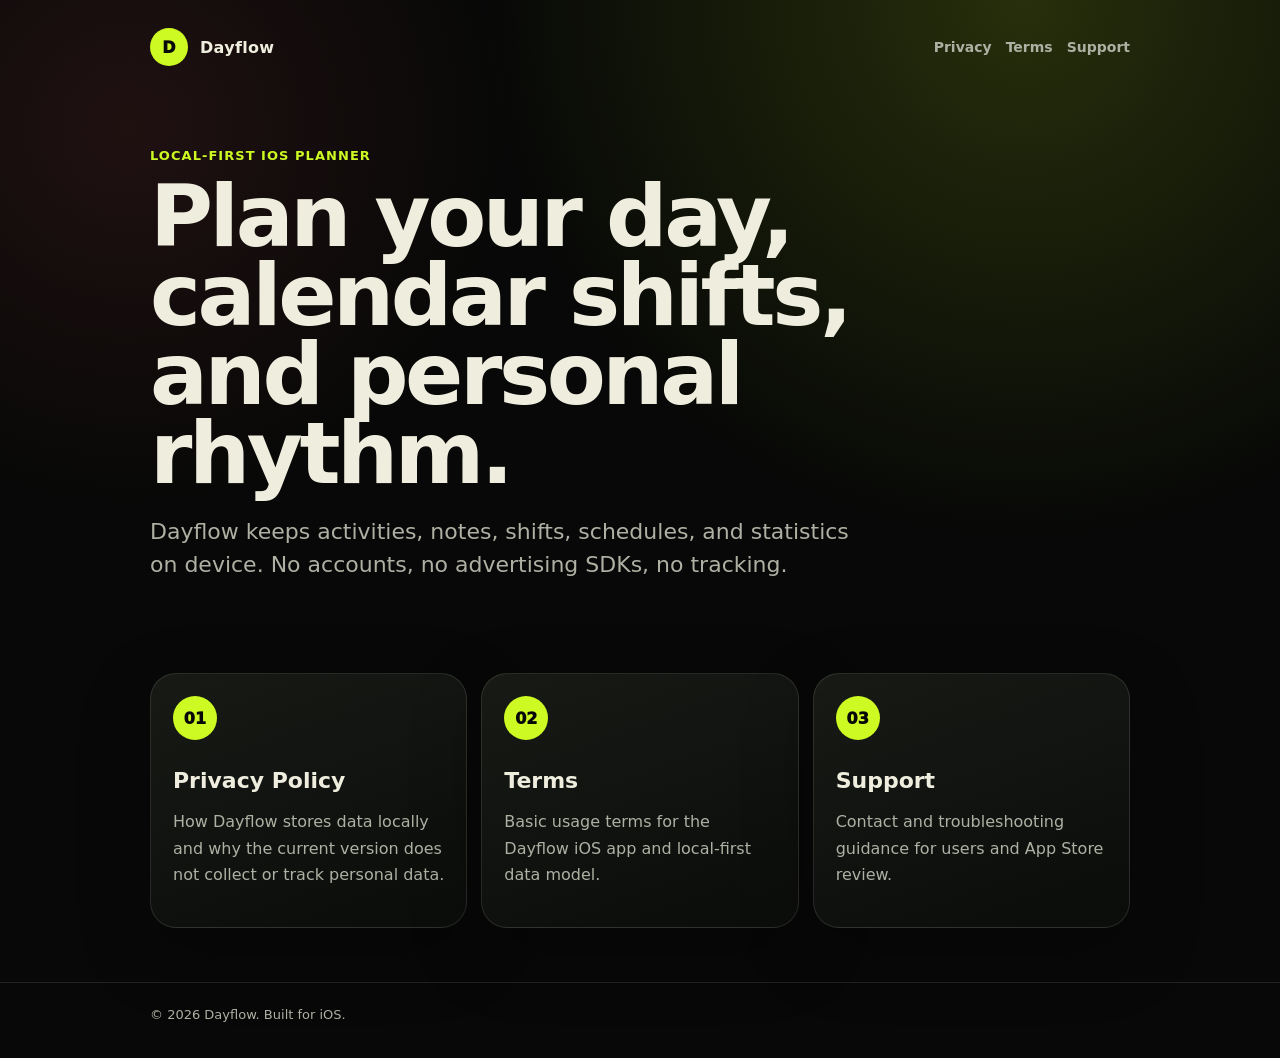
==== docs/index.html @ ab9daee8 "Initial Dayflow app" ====
<!doctype html>
<html lang="en">
<head>
  <meta charset="utf-8">
  <meta name="viewport" content="width=device-width, initial-scale=1">
  <title>Dayflow</title>
  <meta name="description" content="Dayflow privacy, terms, and support pages.">
  <link rel="stylesheet" href="styles.css">
</head>
<body>
  <main class="wrap">
    <nav class="nav" aria-label="Main navigation">
      <div class="brand"><span class="mark">D</span> Dayflow</div>
      <div class="links">
        <a href="privacy.html">Privacy</a>
        <a href="terms.html">Terms</a>
        <a href="support.html">Support</a>
      </div>
    </nav>

    <section class="hero">
      <div class="eyebrow">Local-first iOS planner</div>
      <h1>Plan your day, calendar shifts, and personal rhythm.</h1>
      <p class="lead">Dayflow keeps activities, notes, shifts, schedules, and statistics on device. No accounts, no advertising SDKs, no tracking.</p>
    </section>

    <section class="grid" aria-label="Documents">
      <a class="card" href="privacy.html">
        <span>01</span>
        <h2>Privacy Policy</h2>
        <p>How Dayflow stores data locally and why the current version does not collect or track personal data.</p>
      </a>
      <a class="card" href="terms.html">
        <span>02</span>
        <h2>Terms</h2>
        <p>Basic usage terms for the Dayflow iOS app and local-first data model.</p>
      </a>
      <a class="card" href="support.html">
        <span>03</span>
        <h2>Support</h2>
        <p>Contact and troubleshooting guidance for users and App Store review.</p>
      </a>
    </section>
  </main>

  <footer class="footer">
    <div class="wrap">© 2026 Dayflow. Built for iOS.</div>
  </footer>
</body>
</html>
---- docs/styles.css ----
:root {
  color-scheme: dark;
  --bg: #070807;
  --panel: #121411;
  --panel-2: #191c17;
  --text: #efeede;
  --muted: #aeb0a3;
  --lime: #ccfa22;
  --rose: #eb5663;
  --line: rgba(239, 238, 222, 0.12);
}

* {
  box-sizing: border-box;
}

html {
  background: var(--bg);
}

body {
  margin: 0;
  min-height: 100vh;
  background:
    radial-gradient(circle at 80% 0%, rgba(204, 250, 34, 0.16), transparent 34rem),
    radial-gradient(circle at 10% 12%, rgba(235, 86, 99, 0.11), transparent 24rem),
    var(--bg);
  color: var(--text);
  font-family: Inter, ui-sans-serif, system-ui, -apple-system, BlinkMacSystemFont, "Segoe UI", sans-serif;
}

a {
  color: var(--lime);
}

.wrap {
  width: min(980px, calc(100% - 32px));
  margin: 0 auto;
}

.nav {
  display: flex;
  align-items: center;
  justify-content: space-between;
  gap: 20px;
  padding: 28px 0;
}

.brand {
  display: flex;
  align-items: center;
  gap: 12px;
  font-weight: 900;
  letter-spacing: 0.02em;
}

.mark {
  display: inline-grid;
  place-items: center;
  width: 38px;
  height: 38px;
  border-radius: 999px;
  background: var(--lime);
  color: #080907;
  font-weight: 950;
}

.links {
  display: flex;
  align-items: center;
  gap: 14px;
  flex-wrap: wrap;
}

.links a {
  color: var(--muted);
  text-decoration: none;
  font-size: 14px;
  font-weight: 700;
}

.hero {
  padding: 54px 0 36px;
}

.eyebrow {
  color: var(--lime);
  font-size: 13px;
  font-weight: 900;
  letter-spacing: 0.08em;
  text-transform: uppercase;
}

h1 {
  max-width: 760px;
  margin: 14px 0 18px;
  font-size: clamp(42px, 8vw, 86px);
  line-height: 0.92;
  letter-spacing: -0.04em;
}

.lead {
  max-width: 700px;
  color: var(--muted);
  font-size: clamp(17px, 2.4vw, 22px);
  line-height: 1.5;
}

.grid {
  display: grid;
  grid-template-columns: repeat(3, 1fr);
  gap: 14px;
  margin: 34px 0 54px;
}

.card,
.doc-section {
  border: 1px solid var(--line);
  border-radius: 26px;
  background: linear-gradient(160deg, rgba(25, 28, 23, 0.92), rgba(12, 14, 12, 0.88));
  box-shadow: 0 24px 70px rgba(0, 0, 0, 0.28);
}

.card {
  min-height: 190px;
  padding: 22px;
  text-decoration: none;
  color: var(--text);
}

.card span {
  display: inline-grid;
  place-items: center;
  width: 44px;
  height: 44px;
  margin-bottom: 28px;
  border-radius: 999px;
  background: var(--lime);
  color: #080907;
  font-weight: 950;
}

.card h2 {
  margin: 0 0 8px;
  font-size: 22px;
}

.card p,
.doc-section p,
.doc-section li {
  color: var(--muted);
  line-height: 1.65;
}

.doc {
  padding-bottom: 70px;
}

.doc-header {
  padding: 48px 0 22px;
}

.doc-header h1 {
  font-size: clamp(38px, 6vw, 68px);
}

.lang-note {
  display: inline-flex;
  gap: 10px;
  align-items: center;
  margin-top: 16px;
  padding: 9px 12px;
  border: 1px solid var(--line);
  border-radius: 999px;
  color: var(--muted);
  font-size: 13px;
}

.doc-section {
  margin-top: 14px;
  padding: 24px;
}

.doc-section h2 {
  margin: 0 0 10px;
  font-size: 24px;
}

.footer {
  border-top: 1px solid var(--line);
  padding: 24px 0 36px;
  color: var(--muted);
  font-size: 13px;
}

@media (max-width: 760px) {
  .nav {
    align-items: flex-start;
    flex-direction: column;
  }

  .grid {
    grid-template-columns: 1fr;
  }
}
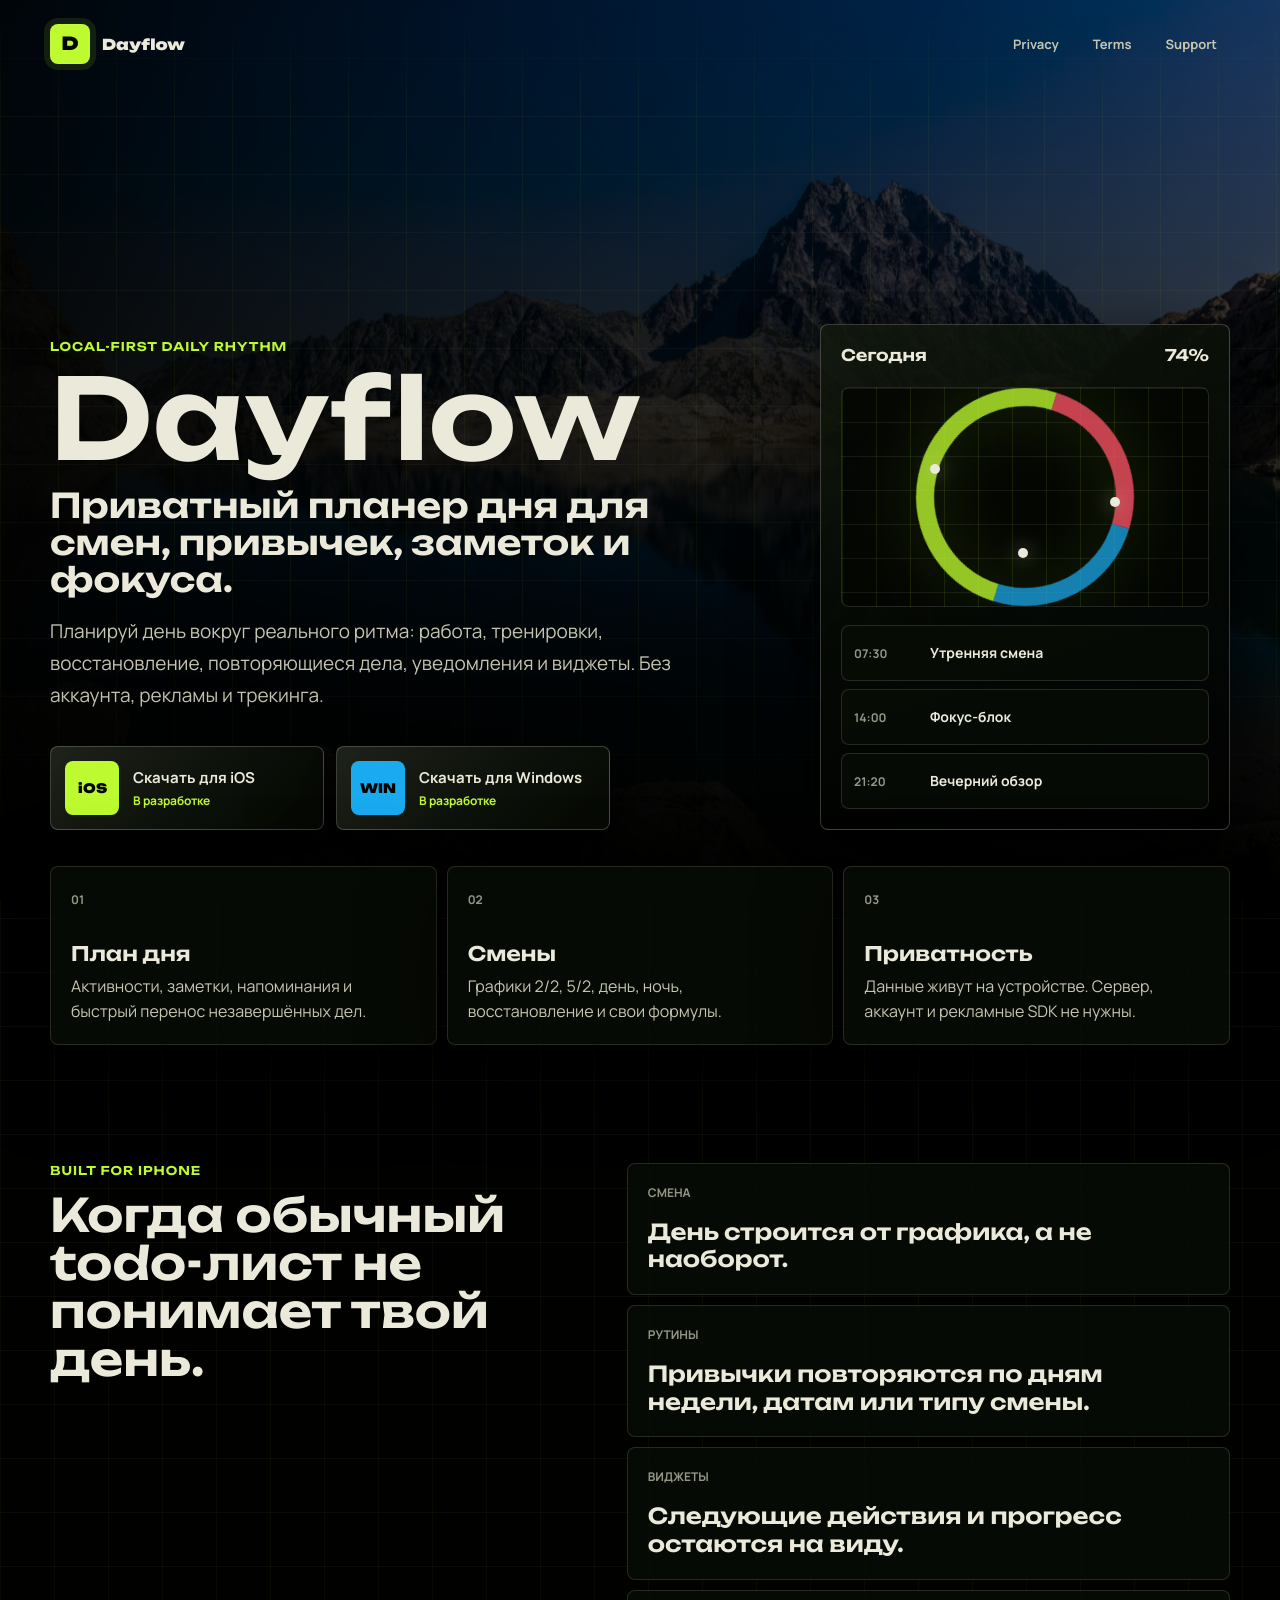
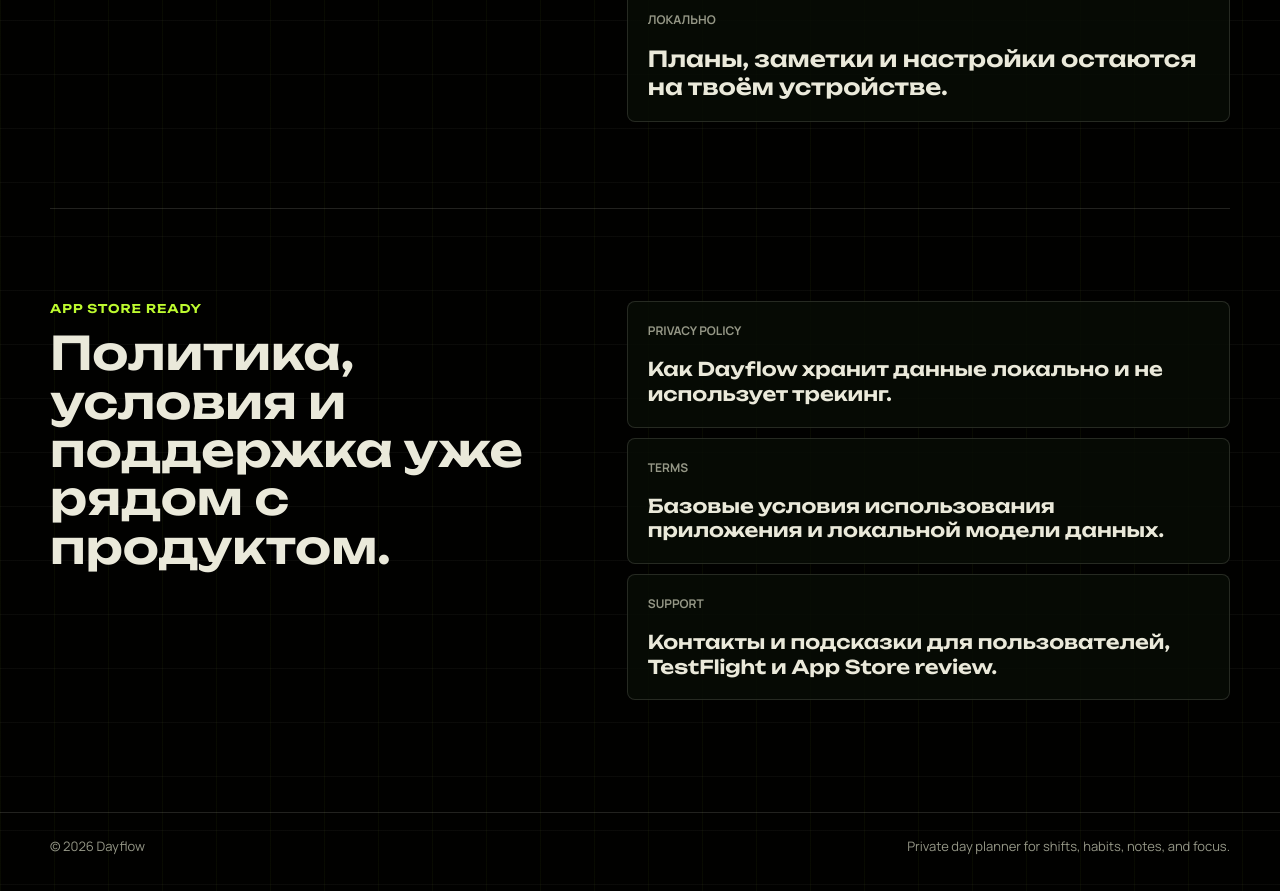
==== commit c08616bd: "Redesign public landing page" ====
--- a/docs/index.html
+++ b/docs/index.html
@@ -1,50 +1,152 @@
 <!doctype html>
-<html lang="en">
+<html lang="ru">
 <head>
   <meta charset="utf-8">
   <meta name="viewport" content="width=device-width, initial-scale=1">
   <title>Dayflow</title>
-  <meta name="description" content="Dayflow privacy, terms, and support pages.">
+  <meta name="description" content="Dayflow: приватный планер дня для смен, привычек, заметок и фокуса.">
   <link rel="stylesheet" href="styles.css">
 </head>
-<body>
-  <main class="wrap">
-    <nav class="nav" aria-label="Main navigation">
-      <div class="brand"><span class="mark">D</span> Dayflow</div>
-      <div class="links">
-        <a href="privacy.html">Privacy</a>
-        <a href="terms.html">Terms</a>
-        <a href="support.html">Support</a>
+<body class="landing">
+  <header class="site-header" aria-label="Главная навигация">
+    <a class="brand" href="index.html" aria-label="Dayflow">
+      <span class="mark">D</span>
+      <span>Dayflow</span>
+    </a>
+    <nav class="links" aria-label="Документы">
+      <a href="privacy.html">Privacy</a>
+      <a href="terms.html">Terms</a>
+      <a href="support.html">Support</a>
+    </nav>
+  </header>
+
+  <main>
+    <section class="hero" aria-labelledby="hero-title">
+      <div class="hero-bg" aria-hidden="true"></div>
+      <div class="hero-grid" aria-hidden="true"></div>
+      <div class="hero-inner">
+        <div class="hero-copy">
+          <p class="eyebrow">Local-first daily rhythm</p>
+          <h1 id="hero-title">Dayflow</h1>
+          <p class="hero-line">Приватный планер дня для смен, привычек, заметок и фокуса.</p>
+          <p class="lead">Планируй день вокруг реального ритма: работа, тренировки, восстановление, повторяющиеся дела, уведомления и виджеты. Без аккаунта, рекламы и трекинга.</p>
+
+          <div class="download-row" aria-label="Скачивание Dayflow">
+            <button class="download-card" type="button" disabled aria-disabled="true">
+              <span class="download-glyph">iOS</span>
+              <span class="download-copy">
+                <span class="download-title">Скачать для iOS</span>
+                <span class="download-status">В разработке</span>
+              </span>
+            </button>
+            <button class="download-card" type="button" disabled aria-disabled="true">
+              <span class="download-glyph windows-glyph">WIN</span>
+              <span class="download-copy">
+                <span class="download-title">Скачать для Windows</span>
+                <span class="download-status">В разработке</span>
+              </span>
+            </button>
+          </div>
+        </div>
+
+        <div class="rhythm-panel" aria-label="Пример дневного ритма">
+          <div class="panel-topline">
+            <span>Сегодня</span>
+            <span>74%</span>
+          </div>
+          <div class="rhythm-orbit" aria-hidden="true">
+            <span></span>
+            <span></span>
+            <span></span>
+          </div>
+          <div class="mini-agenda">
+            <div>
+              <span class="time">07:30</span>
+              <strong>Утренняя смена</strong>
+            </div>
+            <div>
+              <span class="time">14:00</span>
+              <strong>Фокус-блок</strong>
+            </div>
+            <div>
+              <span class="time">21:20</span>
+              <strong>Вечерний обзор</strong>
+            </div>
+          </div>
+        </div>
       </div>
-    </nav>
-
-    <section class="hero">
-      <div class="eyebrow">Local-first iOS planner</div>
-      <h1>Plan your day, calendar shifts, and personal rhythm.</h1>
-      <p class="lead">Dayflow keeps activities, notes, shifts, schedules, and statistics on device. No accounts, no advertising SDKs, no tracking.</p>
     </section>
 
-    <section class="grid" aria-label="Documents">
-      <a class="card" href="privacy.html">
+    <section class="signal-band" aria-label="Ключевые возможности">
+      <div class="signal-item">
         <span>01</span>
-        <h2>Privacy Policy</h2>
-        <p>How Dayflow stores data locally and why the current version does not collect or track personal data.</p>
-      </a>
-      <a class="card" href="terms.html">
+        <strong>План дня</strong>
+        <p>Активности, заметки, напоминания и быстрый перенос незавершённых дел.</p>
+      </div>
+      <div class="signal-item">
         <span>02</span>
-        <h2>Terms</h2>
-        <p>Basic usage terms for the Dayflow iOS app and local-first data model.</p>
-      </a>
-      <a class="card" href="support.html">
+        <strong>Смены</strong>
+        <p>Графики 2/2, 5/2, день, ночь, восстановление и свои формулы.</p>
+      </div>
+      <div class="signal-item">
         <span>03</span>
-        <h2>Support</h2>
-        <p>Contact and troubleshooting guidance for users and App Store review.</p>
-      </a>
+        <strong>Приватность</strong>
+        <p>Данные живут на устройстве. Сервер, аккаунт и рекламные SDK не нужны.</p>
+      </div>
+    </section>
+
+    <section class="story-section">
+      <div class="section-copy">
+        <p class="eyebrow">Built for iPhone</p>
+        <h2>Когда обычный todo-лист не понимает твой день.</h2>
+      </div>
+      <div class="story-lines" aria-label="Сценарии Dayflow">
+        <div class="story-line">
+          <span>Смена</span>
+          <strong>День строится от графика, а не наоборот.</strong>
+        </div>
+        <div class="story-line">
+          <span>Рутины</span>
+          <strong>Привычки повторяются по дням недели, датам или типу смены.</strong>
+        </div>
+        <div class="story-line">
+          <span>Виджеты</span>
+          <strong>Следующие действия и прогресс остаются на виду.</strong>
+        </div>
+        <div class="story-line">
+          <span>Локально</span>
+          <strong>Планы, заметки и настройки остаются на твоём устройстве.</strong>
+        </div>
+      </div>
+    </section>
+
+    <section class="documents-section" aria-label="Документы">
+      <div class="section-copy">
+        <p class="eyebrow">App Store ready</p>
+        <h2>Политика, условия и поддержка уже рядом с продуктом.</h2>
+      </div>
+      <div class="document-links">
+        <a href="privacy.html">
+          <span>Privacy Policy</span>
+          <strong>Как Dayflow хранит данные локально и не использует трекинг.</strong>
+        </a>
+        <a href="terms.html">
+          <span>Terms</span>
+          <strong>Базовые условия использования приложения и локальной модели данных.</strong>
+        </a>
+        <a href="support.html">
+          <span>Support</span>
+          <strong>Контакты и подсказки для пользователей, TestFlight и App Store review.</strong>
+        </a>
+      </div>
     </section>
   </main>
 
   <footer class="footer">
-    <div class="wrap">© 2026 Dayflow. Built for iOS.</div>
+    <div class="footer-inner">
+      <span>© 2026 Dayflow</span>
+      <span>Private day planner for shifts, habits, notes, and focus.</span>
+    </div>
   </footer>
 </body>
 </html>
--- a/docs/styles.css
+++ b/docs/styles.css
@@ -1,13 +1,52 @@
+@font-face {
+  font-family: "Unbounded";
+  src: url("assets/fonts/Unbounded-Black.ttf") format("truetype");
+  font-weight: 900;
+  font-style: normal;
+  font-display: swap;
+}
+
+@font-face {
+  font-family: "Unbounded";
+  src: url("assets/fonts/Unbounded-SemiBold.ttf") format("truetype");
+  font-weight: 700;
+  font-style: normal;
+  font-display: swap;
+}
+
+@font-face {
+  font-family: "Manrope";
+  src: url("assets/fonts/Manrope-Regular.ttf") format("truetype");
+  font-weight: 400;
+  font-style: normal;
+  font-display: swap;
+}
+
+@font-face {
+  font-family: "Manrope";
+  src: url("assets/fonts/Manrope-Bold.ttf") format("truetype");
+  font-weight: 800;
+  font-style: normal;
+  font-display: swap;
+}
+
 :root {
   color-scheme: dark;
-  --bg: #070807;
-  --panel: #121411;
-  --panel-2: #191c17;
-  --text: #efeede;
-  --muted: #aeb0a3;
-  --lime: #ccfa22;
-  --rose: #eb5663;
-  --line: rgba(239, 238, 222, 0.12);
+  --bg: oklch(7% 0.012 135);
+  --bg-soft: oklch(11% 0.015 135);
+  --panel: oklch(15% 0.018 135);
+  --panel-2: oklch(20% 0.025 135);
+  --paper: oklch(93% 0.02 102);
+  --paper-soft: oklch(82% 0.026 104);
+  --muted: oklch(67% 0.025 111);
+  --lime: oklch(91% 0.22 126);
+  --lime-strong: oklch(84% 0.24 126);
+  --rose: oklch(66% 0.2 18);
+  --sky: oklch(70% 0.15 238);
+  --line: color-mix(in oklch, var(--paper) 14%, transparent);
+  --line-strong: color-mix(in oklch, var(--paper) 24%, transparent);
+  --ink-on-lime: oklch(10% 0.018 135);
+  --shadow: 0 26px 80px color-mix(in oklch, var(--bg) 76%, transparent);
 }
 
 * {
@@ -16,140 +55,526 @@
 
 html {
   background: var(--bg);
+  scroll-behavior: smooth;
 }
 
 body {
   margin: 0;
   min-height: 100vh;
   background:
-    radial-gradient(circle at 80% 0%, rgba(204, 250, 34, 0.16), transparent 34rem),
-    radial-gradient(circle at 10% 12%, rgba(235, 86, 99, 0.11), transparent 24rem),
+    linear-gradient(180deg, color-mix(in oklch, var(--panel) 56%, transparent), transparent 460px),
+    linear-gradient(90deg, color-mix(in oklch, var(--lime) 4%, transparent) 1px, transparent 1px),
+    linear-gradient(180deg, color-mix(in oklch, var(--paper) 4%, transparent) 1px, transparent 1px),
     var(--bg);
-  color: var(--text);
-  font-family: Inter, ui-sans-serif, system-ui, -apple-system, BlinkMacSystemFont, "Segoe UI", sans-serif;
+  background-size: auto, 54px 54px, 54px 54px, auto;
+  color: var(--paper);
+  font-family: "Manrope", ui-sans-serif, system-ui, -apple-system, BlinkMacSystemFont, "Segoe UI", sans-serif;
+  text-rendering: geometricPrecision;
+}
+
+body.landing {
+  overflow-x: hidden;
 }
 
 a {
   color: var(--lime);
+  text-decoration-color: color-mix(in oklch, var(--lime) 45%, transparent);
+  text-underline-offset: 0.18em;
+}
+
+button,
+input,
+textarea {
+  font: inherit;
 }
 
 .wrap {
-  width: min(980px, calc(100% - 32px));
+  width: min(1040px, calc(100% - 32px));
   margin: 0 auto;
 }
 
+.site-header,
 .nav {
   display: flex;
   align-items: center;
   justify-content: space-between;
-  gap: 20px;
-  padding: 28px 0;
+  gap: 24px;
+  width: min(1180px, calc(100% - 40px));
+  margin: 0 auto;
+  padding: 24px 0;
+}
+
+.landing .site-header {
+  position: absolute;
+  inset: 0 0 auto;
+  z-index: 5;
+}
+
+.nav {
+  width: 100%;
 }
 
 .brand {
-  display: flex;
+  display: inline-flex;
   align-items: center;
   gap: 12px;
+  color: var(--paper);
+  font-family: "Unbounded", ui-sans-serif, system-ui, sans-serif;
+  font-size: 15px;
   font-weight: 900;
-  letter-spacing: 0.02em;
+  letter-spacing: 0;
+  text-decoration: none;
 }
 
 .mark {
   display: inline-grid;
   place-items: center;
-  width: 38px;
-  height: 38px;
-  border-radius: 999px;
+  width: 40px;
+  height: 40px;
+  border: 1px solid color-mix(in oklch, var(--lime) 72%, var(--paper) 10%);
+  border-radius: 8px;
   background: var(--lime);
-  color: #080907;
-  font-weight: 950;
+  color: var(--ink-on-lime);
+  box-shadow: 0 0 0 6px color-mix(in oklch, var(--lime) 10%, transparent);
+  font-family: "Unbounded", ui-sans-serif, system-ui, sans-serif;
+  font-size: 18px;
+  font-weight: 900;
 }
 
 .links {
   display: flex;
   align-items: center;
+  gap: 8px;
+  flex-wrap: wrap;
+}
+
+.links a {
+  min-height: 38px;
+  display: inline-flex;
+  align-items: center;
+  padding: 0 12px;
+  border: 1px solid transparent;
+  border-radius: 8px;
+  color: var(--paper-soft);
+  font-size: 13px;
+  font-weight: 800;
+  text-decoration: none;
+  transition: border-color 180ms ease, color 180ms ease, background 180ms ease;
+}
+
+.links a:hover {
+  border-color: var(--line);
+  background: color-mix(in oklch, var(--paper) 6%, transparent);
+  color: var(--paper);
+}
+
+.hero {
+  position: relative;
+  min-height: 100svh;
+  isolation: isolate;
+  overflow: hidden;
+}
+
+.hero-bg,
+.hero-grid {
+  position: absolute;
+  inset: 0;
+  z-index: -2;
+}
+
+.hero-bg {
+  background:
+    linear-gradient(90deg, color-mix(in oklch, var(--bg) 93%, transparent) 0%, color-mix(in oklch, var(--bg) 67%, transparent) 42%, color-mix(in oklch, var(--bg) 36%, transparent) 100%),
+    linear-gradient(180deg, color-mix(in oklch, var(--bg) 30%, transparent), var(--bg) 100%),
+    url("assets/images/nature-hero.jpg") center / cover no-repeat;
+  transform: scale(1.03);
+  animation: slowScale 18s ease-out both;
+}
+
+.hero-grid {
+  z-index: -1;
+  background:
+    linear-gradient(90deg, color-mix(in oklch, var(--lime) 9%, transparent) 1px, transparent 1px),
+    linear-gradient(180deg, color-mix(in oklch, var(--paper) 7%, transparent) 1px, transparent 1px);
+  background-size: 58px 58px;
+  mask-image: linear-gradient(180deg, transparent, black 12%, black 68%, transparent);
+  opacity: 0.5;
+}
+
+.hero-inner {
+  width: min(1180px, calc(100% - 40px));
+  min-height: 100svh;
+  margin: 0 auto;
+  padding: 132px 0 70px;
+  display: grid;
+  grid-template-columns: minmax(0, 0.9fr) minmax(330px, 0.55fr);
+  align-items: end;
+  gap: 54px;
+}
+
+.hero-copy {
+  max-width: 760px;
+  animation: heroReveal 800ms cubic-bezier(0.19, 1, 0.22, 1) both;
+}
+
+.eyebrow {
+  margin: 0;
+  color: var(--lime);
+  font-family: "Unbounded", ui-sans-serif, system-ui, sans-serif;
+  font-size: 12px;
+  font-weight: 700;
+  letter-spacing: 0.08em;
+  text-transform: uppercase;
+}
+
+h1,
+h2,
+h3 {
+  font-family: "Unbounded", ui-sans-serif, system-ui, sans-serif;
+  letter-spacing: 0;
+}
+
+h1 {
+  margin: 16px 0 20px;
+  font-size: 112px;
+  line-height: 0.88;
+}
+
+.hero-line {
+  max-width: 720px;
+  margin: 0 0 18px;
+  color: var(--paper);
+  font-family: "Unbounded", ui-sans-serif, system-ui, sans-serif;
+  font-size: 34px;
+  line-height: 1.08;
+  font-weight: 700;
+}
+
+.lead {
+  max-width: 650px;
+  margin: 0;
+  color: var(--paper-soft);
+  font-size: 19px;
+  line-height: 1.68;
+}
+
+.download-row {
+  display: grid;
+  grid-template-columns: repeat(2, minmax(220px, 1fr));
+  gap: 12px;
+  max-width: 560px;
+  margin-top: 34px;
+}
+
+.download-card {
+  min-height: 82px;
+  display: grid;
+  grid-template-columns: 54px minmax(0, 1fr);
+  align-items: center;
   gap: 14px;
-  flex-wrap: wrap;
-}
-
-.links a {
-  color: var(--muted);
-  text-decoration: none;
-  font-size: 14px;
-  font-weight: 700;
-}
-
-.hero {
-  padding: 54px 0 36px;
-}
-
-.eyebrow {
-  color: var(--lime);
+  padding: 14px;
+  border: 1px solid var(--line-strong);
+  border-radius: 8px;
+  background:
+    linear-gradient(135deg, color-mix(in oklch, var(--paper) 10%, transparent), color-mix(in oklch, var(--bg) 30%, transparent)),
+    var(--panel);
+  color: var(--paper);
+  box-shadow: var(--shadow);
+  cursor: not-allowed;
+  text-align: left;
+  transition: transform 180ms ease, border-color 180ms ease, background 180ms ease;
+}
+
+.download-card:hover {
+  transform: translateY(-2px);
+  border-color: color-mix(in oklch, var(--lime) 54%, var(--line));
+  background:
+    linear-gradient(135deg, color-mix(in oklch, var(--lime) 12%, transparent), color-mix(in oklch, var(--bg) 24%, transparent)),
+    var(--panel);
+}
+
+.download-glyph {
+  min-width: 54px;
+  min-height: 54px;
+  display: inline-grid;
+  place-items: center;
+  border-radius: 8px;
+  background: var(--lime);
+  color: var(--ink-on-lime);
+  font-family: "Unbounded", ui-sans-serif, system-ui, sans-serif;
   font-size: 13px;
   font-weight: 900;
-  letter-spacing: 0.08em;
-  text-transform: uppercase;
-}
-
-h1 {
-  max-width: 760px;
-  margin: 14px 0 18px;
-  font-size: clamp(42px, 8vw, 86px);
-  line-height: 0.92;
-  letter-spacing: -0.04em;
-}
-
-.lead {
-  max-width: 700px;
-  color: var(--muted);
-  font-size: clamp(17px, 2.4vw, 22px);
-  line-height: 1.5;
-}
-
-.grid {
-  display: grid;
-  grid-template-columns: repeat(3, 1fr);
-  gap: 14px;
-  margin: 34px 0 54px;
-}
-
-.card,
+}
+
+.windows-glyph {
+  background: var(--sky);
+}
+
+.download-copy {
+  min-width: 0;
+  display: grid;
+  gap: 4px;
+}
+
+.download-title,
+.download-status {
+  display: block;
+}
+
+.download-title {
+  color: var(--paper);
+  font-size: 15px;
+  font-weight: 800;
+}
+
+.download-status {
+  color: var(--lime);
+  font-size: 12px;
+  font-weight: 800;
+}
+
+.rhythm-panel {
+  width: min(100%, 410px);
+  justify-self: end;
+  padding: 20px;
+  border: 1px solid var(--line-strong);
+  border-radius: 8px;
+  background:
+    linear-gradient(160deg, color-mix(in oklch, var(--panel-2) 86%, transparent), color-mix(in oklch, var(--bg) 82%, transparent));
+  box-shadow: var(--shadow);
+  animation: panelFloat 900ms 180ms cubic-bezier(0.19, 1, 0.22, 1) both;
+}
+
+.panel-topline {
+  display: flex;
+  align-items: center;
+  justify-content: space-between;
+  color: var(--paper);
+  font-family: "Unbounded", ui-sans-serif, system-ui, sans-serif;
+  font-size: 16px;
+  font-weight: 700;
+}
+
+.rhythm-orbit {
+  position: relative;
+  height: 220px;
+  margin: 22px 0 18px;
+  border: 1px solid var(--line);
+  border-radius: 8px;
+  overflow: hidden;
+  background:
+    linear-gradient(90deg, color-mix(in oklch, var(--lime) 10%, transparent) 1px, transparent 1px),
+    linear-gradient(180deg, color-mix(in oklch, var(--paper) 8%, transparent) 1px, transparent 1px),
+    color-mix(in oklch, var(--bg-soft) 82%, transparent);
+  background-size: 34px 34px, 34px 34px, auto;
+}
+
+.rhythm-orbit::before {
+  content: "";
+  position: absolute;
+  width: 182px;
+  height: 182px;
+  left: 50%;
+  top: 50%;
+  border: 18px solid color-mix(in oklch, var(--lime) 78%, transparent);
+  border-color:
+    color-mix(in oklch, var(--lime) 78%, transparent)
+    color-mix(in oklch, var(--rose) 80%, transparent)
+    color-mix(in oklch, var(--sky) 74%, transparent)
+    color-mix(in oklch, var(--lime) 78%, transparent);
+  border-radius: 50%;
+  transform: translate(-50%, -50%) rotate(-28deg);
+  filter: drop-shadow(0 0 30px color-mix(in oklch, var(--lime) 24%, transparent));
+}
+
+.rhythm-orbit span {
+  position: absolute;
+  width: 10px;
+  height: 10px;
+  border-radius: 50%;
+  background: var(--paper);
+  box-shadow: 0 0 20px color-mix(in oklch, var(--paper) 60%, transparent);
+  animation: orbitPulse 2300ms ease-in-out infinite;
+}
+
+.rhythm-orbit span:nth-child(1) {
+  left: 24%;
+  top: 35%;
+}
+
+.rhythm-orbit span:nth-child(2) {
+  right: 24%;
+  top: 50%;
+  animation-delay: 320ms;
+}
+
+.rhythm-orbit span:nth-child(3) {
+  left: 48%;
+  bottom: 22%;
+  animation-delay: 640ms;
+}
+
+.mini-agenda {
+  display: grid;
+  gap: 8px;
+}
+
+.mini-agenda div,
+.story-line,
+.document-links a,
+.signal-item,
 .doc-section {
   border: 1px solid var(--line);
-  border-radius: 26px;
-  background: linear-gradient(160deg, rgba(25, 28, 23, 0.92), rgba(12, 14, 12, 0.88));
-  box-shadow: 0 24px 70px rgba(0, 0, 0, 0.28);
-}
-
-.card {
-  min-height: 190px;
-  padding: 22px;
+  border-radius: 8px;
+  background: color-mix(in oklch, var(--panel) 82%, transparent);
+}
+
+.mini-agenda div {
+  min-height: 56px;
+  display: grid;
+  grid-template-columns: 64px 1fr;
+  align-items: center;
+  gap: 12px;
+  padding: 10px 12px;
+}
+
+.time,
+.story-line span,
+.document-links span,
+.signal-item span {
+  color: var(--muted);
+  font-size: 12px;
+  font-weight: 800;
+  text-transform: uppercase;
+}
+
+.mini-agenda strong {
+  color: var(--paper);
+  font-size: 14px;
+}
+
+.signal-band {
+  width: min(1180px, calc(100% - 40px));
+  margin: -34px auto 0;
+  position: relative;
+  z-index: 2;
+  display: grid;
+  grid-template-columns: repeat(3, 1fr);
+  gap: 10px;
+}
+
+.signal-item {
+  min-height: 150px;
+  padding: 20px;
+  box-shadow: var(--shadow);
+}
+
+.signal-item strong {
+  display: block;
+  margin: 32px 0 8px;
+  color: var(--paper);
+  font-family: "Unbounded", ui-sans-serif, system-ui, sans-serif;
+  font-size: 20px;
+  font-weight: 700;
+}
+
+.signal-item p {
+  margin: 0;
+  color: var(--paper-soft);
+  line-height: 1.55;
+}
+
+.story-section,
+.documents-section {
+  width: min(1180px, calc(100% - 40px));
+  margin: 0 auto;
+  display: grid;
+  grid-template-columns: minmax(300px, 0.86fr) minmax(0, 1fr);
+  gap: 58px;
+}
+
+.story-section {
+  padding: 118px 0 86px;
+}
+
+.documents-section {
+  padding: 92px 0 112px;
+  border-top: 1px solid var(--line);
+}
+
+.section-copy {
+  align-self: start;
+  position: sticky;
+  top: 28px;
+}
+
+.section-copy h2 {
+  max-width: 560px;
+  margin: 14px 0 0;
+  color: var(--paper);
+  font-size: 46px;
+  line-height: 1.05;
+}
+
+.story-lines,
+.document-links {
+  display: grid;
+  gap: 10px;
+}
+
+.story-line {
+  min-height: 116px;
+  display: grid;
+  gap: 18px;
+  padding: 20px;
+}
+
+.story-line strong {
+  max-width: 620px;
+  color: var(--paper);
+  font-family: "Unbounded", ui-sans-serif, system-ui, sans-serif;
+  font-size: 22px;
+  line-height: 1.26;
+}
+
+.document-links a {
+  min-height: 126px;
+  display: grid;
+  gap: 18px;
+  padding: 20px;
+  color: var(--paper);
   text-decoration: none;
-  color: var(--text);
-}
-
-.card span {
-  display: inline-grid;
-  place-items: center;
-  width: 44px;
-  height: 44px;
-  margin-bottom: 28px;
-  border-radius: 999px;
-  background: var(--lime);
-  color: #080907;
-  font-weight: 950;
-}
-
-.card h2 {
-  margin: 0 0 8px;
-  font-size: 22px;
-}
-
-.card p,
-.doc-section p,
-.doc-section li {
+  transition: transform 180ms ease, border-color 180ms ease, background 180ms ease;
+}
+
+.document-links a:hover {
+  transform: translateX(5px);
+  border-color: color-mix(in oklch, var(--lime) 54%, var(--line));
+  background: color-mix(in oklch, var(--panel-2) 86%, transparent);
+}
+
+.document-links strong {
+  max-width: 680px;
+  font-family: "Unbounded", ui-sans-serif, system-ui, sans-serif;
+  font-size: 19px;
+  line-height: 1.3;
+}
+
+.footer {
+  border-top: 1px solid var(--line);
   color: var(--muted);
-  line-height: 1.65;
+  font-size: 13px;
+}
+
+.footer-inner,
+.footer .wrap {
+  width: min(1180px, calc(100% - 40px));
+  margin: 0 auto;
+  padding: 24px 0 36px;
+  display: flex;
+  justify-content: space-between;
+  gap: 18px;
+  flex-wrap: wrap;
 }
 
 .doc {
@@ -161,19 +586,23 @@
 }
 
 .doc-header h1 {
-  font-size: clamp(38px, 6vw, 68px);
+  max-width: 820px;
+  margin: 14px 0 18px;
+  font-size: 64px;
+  line-height: 0.98;
 }
 
 .lang-note {
   display: inline-flex;
   gap: 10px;
   align-items: center;
-  margin-top: 16px;
-  padding: 9px 12px;
+  margin-top: 18px;
+  padding: 10px 12px;
   border: 1px solid var(--line);
-  border-radius: 999px;
-  color: var(--muted);
+  border-radius: 8px;
+  color: var(--paper-soft);
   font-size: 13px;
+  font-weight: 800;
 }
 
 .doc-section {
@@ -182,24 +611,224 @@
 }
 
 .doc-section h2 {
-  margin: 0 0 10px;
+  margin: 0 0 12px;
+  color: var(--paper);
   font-size: 24px;
 }
 
-.footer {
-  border-top: 1px solid var(--line);
-  padding: 24px 0 36px;
-  color: var(--muted);
-  font-size: 13px;
-}
-
-@media (max-width: 760px) {
+.doc-section p,
+.doc-section li {
+  color: var(--paper-soft);
+  line-height: 1.7;
+}
+
+.doc-section p:last-child {
+  margin-bottom: 0;
+}
+
+@keyframes heroReveal {
+  from {
+    opacity: 0;
+    transform: translateY(18px);
+  }
+  to {
+    opacity: 1;
+    transform: translateY(0);
+  }
+}
+
+@keyframes panelFloat {
+  from {
+    opacity: 0;
+    transform: translateY(26px) scale(0.98);
+  }
+  to {
+    opacity: 1;
+    transform: translateY(0) scale(1);
+  }
+}
+
+@keyframes slowScale {
+  from {
+    transform: scale(1.07);
+  }
+  to {
+    transform: scale(1.03);
+  }
+}
+
+@keyframes orbitPulse {
+  0%,
+  100% {
+    opacity: 0.45;
+    transform: scale(0.8);
+  }
+  50% {
+    opacity: 1;
+    transform: scale(1.2);
+  }
+}
+
+@media (max-width: 980px) {
+  .hero-inner {
+    grid-template-columns: 1fr;
+    align-items: start;
+    padding-top: 124px;
+    gap: 40px;
+  }
+
+  h1 {
+    font-size: 78px;
+  }
+
+  .hero-line {
+    font-size: 28px;
+  }
+
+  .rhythm-panel {
+    justify-self: start;
+  }
+
+  .signal-band,
+  .story-section,
+  .documents-section {
+    grid-template-columns: 1fr;
+  }
+
+  .section-copy {
+    position: static;
+  }
+
+  .story-section {
+    padding-top: 86px;
+  }
+}
+
+@media (max-width: 720px) {
+  body {
+    background-size: auto, 44px 44px, 44px 44px, auto;
+  }
+
+  .site-header,
   .nav {
     align-items: flex-start;
     flex-direction: column;
-  }
-
-  .grid {
+    width: min(100% - 28px, 1180px);
+    padding-top: 18px;
+  }
+
+  .links {
+    gap: 6px;
+  }
+
+  .links a {
+    min-height: 34px;
+    padding: 0 10px;
+  }
+
+  .hero-inner {
+    width: min(100% - 28px, 1180px);
+    padding: 142px 0 54px;
+  }
+
+  h1 {
+    margin-top: 12px;
+    font-size: 58px;
+  }
+
+  .hero-line {
+    font-size: 23px;
+  }
+
+  .lead {
+    font-size: 17px;
+    line-height: 1.62;
+  }
+
+  .download-row {
     grid-template-columns: 1fr;
-  }
-}
+    max-width: none;
+  }
+
+  .rhythm-panel {
+    width: 100%;
+  }
+
+  .rhythm-orbit {
+    height: 184px;
+  }
+
+  .signal-band,
+  .story-section,
+  .documents-section,
+  .footer-inner,
+  .footer .wrap {
+    width: min(100% - 28px, 1180px);
+  }
+
+  .signal-band {
+    grid-template-columns: 1fr;
+    margin-top: -18px;
+  }
+
+  .section-copy h2 {
+    font-size: 32px;
+  }
+
+  .story-section,
+  .documents-section {
+    gap: 28px;
+  }
+
+  .story-section {
+    padding: 68px 0 58px;
+  }
+
+  .documents-section {
+    padding: 58px 0 70px;
+  }
+
+  .story-line strong,
+  .document-links strong {
+    font-size: 17px;
+  }
+
+  .doc-header h1 {
+    font-size: 44px;
+  }
+}
+
+@media (max-width: 430px) {
+  .download-card {
+    grid-template-columns: 48px minmax(0, 1fr);
+    padding: 12px;
+  }
+
+  .download-glyph {
+    min-width: 48px;
+    min-height: 48px;
+  }
+
+  h1 {
+    font-size: 48px;
+  }
+
+  .hero-line {
+    font-size: 20px;
+  }
+
+  .mini-agenda div {
+    grid-template-columns: 56px 1fr;
+  }
+}
+
+@media (prefers-reduced-motion: reduce) {
+  *,
+  *::before,
+  *::after {
+    animation-duration: 1ms !important;
+    animation-iteration-count: 1 !important;
+    scroll-behavior: auto !important;
+    transition-duration: 1ms !important;
+  }
+}
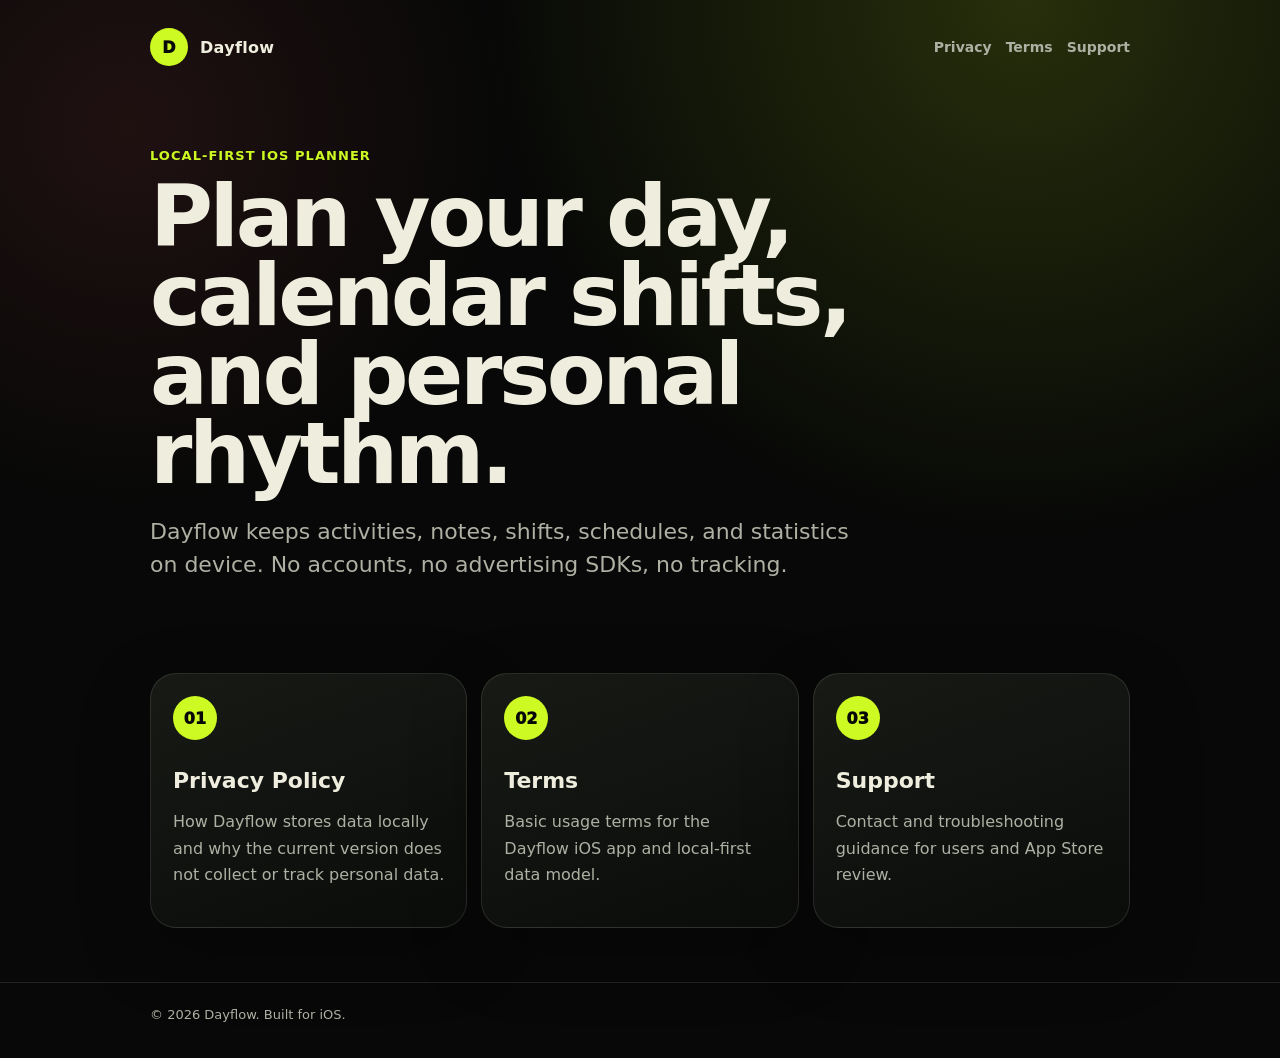
==== commit 307f13fa: "Revert "Redesign public landing page" This reverts commit c08616bd87a213d069a2cc52f90d4cf86c348b11." ====
--- a/docs/index.html
+++ b/docs/index.html
@@ -1,152 +1,50 @@
 <!doctype html>
-<html lang="ru">
+<html lang="en">
 <head>
   <meta charset="utf-8">
   <meta name="viewport" content="width=device-width, initial-scale=1">
   <title>Dayflow</title>
-  <meta name="description" content="Dayflow: приватный планер дня для смен, привычек, заметок и фокуса.">
+  <meta name="description" content="Dayflow privacy, terms, and support pages.">
   <link rel="stylesheet" href="styles.css">
 </head>
-<body class="landing">
-  <header class="site-header" aria-label="Главная навигация">
-    <a class="brand" href="index.html" aria-label="Dayflow">
-      <span class="mark">D</span>
-      <span>Dayflow</span>
-    </a>
-    <nav class="links" aria-label="Документы">
-      <a href="privacy.html">Privacy</a>
-      <a href="terms.html">Terms</a>
-      <a href="support.html">Support</a>
+<body>
+  <main class="wrap">
+    <nav class="nav" aria-label="Main navigation">
+      <div class="brand"><span class="mark">D</span> Dayflow</div>
+      <div class="links">
+        <a href="privacy.html">Privacy</a>
+        <a href="terms.html">Terms</a>
+        <a href="support.html">Support</a>
+      </div>
     </nav>
-  </header>
 
-  <main>
-    <section class="hero" aria-labelledby="hero-title">
-      <div class="hero-bg" aria-hidden="true"></div>
-      <div class="hero-grid" aria-hidden="true"></div>
-      <div class="hero-inner">
-        <div class="hero-copy">
-          <p class="eyebrow">Local-first daily rhythm</p>
-          <h1 id="hero-title">Dayflow</h1>
-          <p class="hero-line">Приватный планер дня для смен, привычек, заметок и фокуса.</p>
-          <p class="lead">Планируй день вокруг реального ритма: работа, тренировки, восстановление, повторяющиеся дела, уведомления и виджеты. Без аккаунта, рекламы и трекинга.</p>
-
-          <div class="download-row" aria-label="Скачивание Dayflow">
-            <button class="download-card" type="button" disabled aria-disabled="true">
-              <span class="download-glyph">iOS</span>
-              <span class="download-copy">
-                <span class="download-title">Скачать для iOS</span>
-                <span class="download-status">В разработке</span>
-              </span>
-            </button>
-            <button class="download-card" type="button" disabled aria-disabled="true">
-              <span class="download-glyph windows-glyph">WIN</span>
-              <span class="download-copy">
-                <span class="download-title">Скачать для Windows</span>
-                <span class="download-status">В разработке</span>
-              </span>
-            </button>
-          </div>
-        </div>
-
-        <div class="rhythm-panel" aria-label="Пример дневного ритма">
-          <div class="panel-topline">
-            <span>Сегодня</span>
-            <span>74%</span>
-          </div>
-          <div class="rhythm-orbit" aria-hidden="true">
-            <span></span>
-            <span></span>
-            <span></span>
-          </div>
-          <div class="mini-agenda">
-            <div>
-              <span class="time">07:30</span>
-              <strong>Утренняя смена</strong>
-            </div>
-            <div>
-              <span class="time">14:00</span>
-              <strong>Фокус-блок</strong>
-            </div>
-            <div>
-              <span class="time">21:20</span>
-              <strong>Вечерний обзор</strong>
-            </div>
-          </div>
-        </div>
-      </div>
+    <section class="hero">
+      <div class="eyebrow">Local-first iOS planner</div>
+      <h1>Plan your day, calendar shifts, and personal rhythm.</h1>
+      <p class="lead">Dayflow keeps activities, notes, shifts, schedules, and statistics on device. No accounts, no advertising SDKs, no tracking.</p>
     </section>
 
-    <section class="signal-band" aria-label="Ключевые возможности">
-      <div class="signal-item">
+    <section class="grid" aria-label="Documents">
+      <a class="card" href="privacy.html">
         <span>01</span>
-        <strong>План дня</strong>
-        <p>Активности, заметки, напоминания и быстрый перенос незавершённых дел.</p>
-      </div>
-      <div class="signal-item">
+        <h2>Privacy Policy</h2>
+        <p>How Dayflow stores data locally and why the current version does not collect or track personal data.</p>
+      </a>
+      <a class="card" href="terms.html">
         <span>02</span>
-        <strong>Смены</strong>
-        <p>Графики 2/2, 5/2, день, ночь, восстановление и свои формулы.</p>
-      </div>
-      <div class="signal-item">
+        <h2>Terms</h2>
+        <p>Basic usage terms for the Dayflow iOS app and local-first data model.</p>
+      </a>
+      <a class="card" href="support.html">
         <span>03</span>
-        <strong>Приватность</strong>
-        <p>Данные живут на устройстве. Сервер, аккаунт и рекламные SDK не нужны.</p>
-      </div>
-    </section>
-
-    <section class="story-section">
-      <div class="section-copy">
-        <p class="eyebrow">Built for iPhone</p>
-        <h2>Когда обычный todo-лист не понимает твой день.</h2>
-      </div>
-      <div class="story-lines" aria-label="Сценарии Dayflow">
-        <div class="story-line">
-          <span>Смена</span>
-          <strong>День строится от графика, а не наоборот.</strong>
-        </div>
-        <div class="story-line">
-          <span>Рутины</span>
-          <strong>Привычки повторяются по дням недели, датам или типу смены.</strong>
-        </div>
-        <div class="story-line">
-          <span>Виджеты</span>
-          <strong>Следующие действия и прогресс остаются на виду.</strong>
-        </div>
-        <div class="story-line">
-          <span>Локально</span>
-          <strong>Планы, заметки и настройки остаются на твоём устройстве.</strong>
-        </div>
-      </div>
-    </section>
-
-    <section class="documents-section" aria-label="Документы">
-      <div class="section-copy">
-        <p class="eyebrow">App Store ready</p>
-        <h2>Политика, условия и поддержка уже рядом с продуктом.</h2>
-      </div>
-      <div class="document-links">
-        <a href="privacy.html">
-          <span>Privacy Policy</span>
-          <strong>Как Dayflow хранит данные локально и не использует трекинг.</strong>
-        </a>
-        <a href="terms.html">
-          <span>Terms</span>
-          <strong>Базовые условия использования приложения и локальной модели данных.</strong>
-        </a>
-        <a href="support.html">
-          <span>Support</span>
-          <strong>Контакты и подсказки для пользователей, TestFlight и App Store review.</strong>
-        </a>
-      </div>
+        <h2>Support</h2>
+        <p>Contact and troubleshooting guidance for users and App Store review.</p>
+      </a>
     </section>
   </main>
 
   <footer class="footer">
-    <div class="footer-inner">
-      <span>© 2026 Dayflow</span>
-      <span>Private day planner for shifts, habits, notes, and focus.</span>
-    </div>
+    <div class="wrap">© 2026 Dayflow. Built for iOS.</div>
   </footer>
 </body>
 </html>
--- a/docs/styles.css
+++ b/docs/styles.css
@@ -1,52 +1,13 @@
-@font-face {
-  font-family: "Unbounded";
-  src: url("assets/fonts/Unbounded-Black.ttf") format("truetype");
-  font-weight: 900;
-  font-style: normal;
-  font-display: swap;
-}
-
-@font-face {
-  font-family: "Unbounded";
-  src: url("assets/fonts/Unbounded-SemiBold.ttf") format("truetype");
-  font-weight: 700;
-  font-style: normal;
-  font-display: swap;
-}
-
-@font-face {
-  font-family: "Manrope";
-  src: url("assets/fonts/Manrope-Regular.ttf") format("truetype");
-  font-weight: 400;
-  font-style: normal;
-  font-display: swap;
-}
-
-@font-face {
-  font-family: "Manrope";
-  src: url("assets/fonts/Manrope-Bold.ttf") format("truetype");
-  font-weight: 800;
-  font-style: normal;
-  font-display: swap;
-}
-
 :root {
   color-scheme: dark;
-  --bg: oklch(7% 0.012 135);
-  --bg-soft: oklch(11% 0.015 135);
-  --panel: oklch(15% 0.018 135);
-  --panel-2: oklch(20% 0.025 135);
-  --paper: oklch(93% 0.02 102);
-  --paper-soft: oklch(82% 0.026 104);
-  --muted: oklch(67% 0.025 111);
-  --lime: oklch(91% 0.22 126);
-  --lime-strong: oklch(84% 0.24 126);
-  --rose: oklch(66% 0.2 18);
-  --sky: oklch(70% 0.15 238);
-  --line: color-mix(in oklch, var(--paper) 14%, transparent);
-  --line-strong: color-mix(in oklch, var(--paper) 24%, transparent);
-  --ink-on-lime: oklch(10% 0.018 135);
-  --shadow: 0 26px 80px color-mix(in oklch, var(--bg) 76%, transparent);
+  --bg: #070807;
+  --panel: #121411;
+  --panel-2: #191c17;
+  --text: #efeede;
+  --muted: #aeb0a3;
+  --lime: #ccfa22;
+  --rose: #eb5663;
+  --line: rgba(239, 238, 222, 0.12);
 }
 
 * {
@@ -55,526 +16,140 @@
 
 html {
   background: var(--bg);
-  scroll-behavior: smooth;
 }
 
 body {
   margin: 0;
   min-height: 100vh;
   background:
-    linear-gradient(180deg, color-mix(in oklch, var(--panel) 56%, transparent), transparent 460px),
-    linear-gradient(90deg, color-mix(in oklch, var(--lime) 4%, transparent) 1px, transparent 1px),
-    linear-gradient(180deg, color-mix(in oklch, var(--paper) 4%, transparent) 1px, transparent 1px),
+    radial-gradient(circle at 80% 0%, rgba(204, 250, 34, 0.16), transparent 34rem),
+    radial-gradient(circle at 10% 12%, rgba(235, 86, 99, 0.11), transparent 24rem),
     var(--bg);
-  background-size: auto, 54px 54px, 54px 54px, auto;
-  color: var(--paper);
-  font-family: "Manrope", ui-sans-serif, system-ui, -apple-system, BlinkMacSystemFont, "Segoe UI", sans-serif;
-  text-rendering: geometricPrecision;
-}
-
-body.landing {
-  overflow-x: hidden;
+  color: var(--text);
+  font-family: Inter, ui-sans-serif, system-ui, -apple-system, BlinkMacSystemFont, "Segoe UI", sans-serif;
 }
 
 a {
   color: var(--lime);
-  text-decoration-color: color-mix(in oklch, var(--lime) 45%, transparent);
-  text-underline-offset: 0.18em;
-}
-
-button,
-input,
-textarea {
-  font: inherit;
 }
 
 .wrap {
-  width: min(1040px, calc(100% - 32px));
+  width: min(980px, calc(100% - 32px));
   margin: 0 auto;
 }
 
-.site-header,
 .nav {
   display: flex;
   align-items: center;
   justify-content: space-between;
-  gap: 24px;
-  width: min(1180px, calc(100% - 40px));
-  margin: 0 auto;
-  padding: 24px 0;
-}
-
-.landing .site-header {
-  position: absolute;
-  inset: 0 0 auto;
-  z-index: 5;
-}
-
-.nav {
-  width: 100%;
+  gap: 20px;
+  padding: 28px 0;
 }
 
 .brand {
-  display: inline-flex;
+  display: flex;
   align-items: center;
   gap: 12px;
-  color: var(--paper);
-  font-family: "Unbounded", ui-sans-serif, system-ui, sans-serif;
-  font-size: 15px;
   font-weight: 900;
-  letter-spacing: 0;
-  text-decoration: none;
+  letter-spacing: 0.02em;
 }
 
 .mark {
   display: inline-grid;
   place-items: center;
-  width: 40px;
-  height: 40px;
-  border: 1px solid color-mix(in oklch, var(--lime) 72%, var(--paper) 10%);
-  border-radius: 8px;
+  width: 38px;
+  height: 38px;
+  border-radius: 999px;
   background: var(--lime);
-  color: var(--ink-on-lime);
-  box-shadow: 0 0 0 6px color-mix(in oklch, var(--lime) 10%, transparent);
-  font-family: "Unbounded", ui-sans-serif, system-ui, sans-serif;
-  font-size: 18px;
-  font-weight: 900;
+  color: #080907;
+  font-weight: 950;
 }
 
 .links {
   display: flex;
   align-items: center;
-  gap: 8px;
+  gap: 14px;
   flex-wrap: wrap;
 }
 
 .links a {
-  min-height: 38px;
-  display: inline-flex;
-  align-items: center;
-  padding: 0 12px;
-  border: 1px solid transparent;
-  border-radius: 8px;
-  color: var(--paper-soft);
+  color: var(--muted);
+  text-decoration: none;
+  font-size: 14px;
+  font-weight: 700;
+}
+
+.hero {
+  padding: 54px 0 36px;
+}
+
+.eyebrow {
+  color: var(--lime);
   font-size: 13px;
-  font-weight: 800;
-  text-decoration: none;
-  transition: border-color 180ms ease, color 180ms ease, background 180ms ease;
-}
-
-.links a:hover {
-  border-color: var(--line);
-  background: color-mix(in oklch, var(--paper) 6%, transparent);
-  color: var(--paper);
-}
-
-.hero {
-  position: relative;
-  min-height: 100svh;
-  isolation: isolate;
-  overflow: hidden;
-}
-
-.hero-bg,
-.hero-grid {
-  position: absolute;
-  inset: 0;
-  z-index: -2;
-}
-
-.hero-bg {
-  background:
-    linear-gradient(90deg, color-mix(in oklch, var(--bg) 93%, transparent) 0%, color-mix(in oklch, var(--bg) 67%, transparent) 42%, color-mix(in oklch, var(--bg) 36%, transparent) 100%),
-    linear-gradient(180deg, color-mix(in oklch, var(--bg) 30%, transparent), var(--bg) 100%),
-    url("assets/images/nature-hero.jpg") center / cover no-repeat;
-  transform: scale(1.03);
-  animation: slowScale 18s ease-out both;
-}
-
-.hero-grid {
-  z-index: -1;
-  background:
-    linear-gradient(90deg, color-mix(in oklch, var(--lime) 9%, transparent) 1px, transparent 1px),
-    linear-gradient(180deg, color-mix(in oklch, var(--paper) 7%, transparent) 1px, transparent 1px);
-  background-size: 58px 58px;
-  mask-image: linear-gradient(180deg, transparent, black 12%, black 68%, transparent);
-  opacity: 0.5;
-}
-
-.hero-inner {
-  width: min(1180px, calc(100% - 40px));
-  min-height: 100svh;
-  margin: 0 auto;
-  padding: 132px 0 70px;
-  display: grid;
-  grid-template-columns: minmax(0, 0.9fr) minmax(330px, 0.55fr);
-  align-items: end;
-  gap: 54px;
-}
-
-.hero-copy {
-  max-width: 760px;
-  animation: heroReveal 800ms cubic-bezier(0.19, 1, 0.22, 1) both;
-}
-
-.eyebrow {
-  margin: 0;
-  color: var(--lime);
-  font-family: "Unbounded", ui-sans-serif, system-ui, sans-serif;
-  font-size: 12px;
-  font-weight: 700;
+  font-weight: 900;
   letter-spacing: 0.08em;
   text-transform: uppercase;
 }
 
-h1,
-h2,
-h3 {
-  font-family: "Unbounded", ui-sans-serif, system-ui, sans-serif;
-  letter-spacing: 0;
-}
-
 h1 {
-  margin: 16px 0 20px;
-  font-size: 112px;
-  line-height: 0.88;
-}
-
-.hero-line {
-  max-width: 720px;
-  margin: 0 0 18px;
-  color: var(--paper);
-  font-family: "Unbounded", ui-sans-serif, system-ui, sans-serif;
-  font-size: 34px;
-  line-height: 1.08;
-  font-weight: 700;
+  max-width: 760px;
+  margin: 14px 0 18px;
+  font-size: clamp(42px, 8vw, 86px);
+  line-height: 0.92;
+  letter-spacing: -0.04em;
 }
 
 .lead {
-  max-width: 650px;
-  margin: 0;
-  color: var(--paper-soft);
-  font-size: 19px;
-  line-height: 1.68;
-}
-
-.download-row {
+  max-width: 700px;
+  color: var(--muted);
+  font-size: clamp(17px, 2.4vw, 22px);
+  line-height: 1.5;
+}
+
+.grid {
   display: grid;
-  grid-template-columns: repeat(2, minmax(220px, 1fr));
-  gap: 12px;
-  max-width: 560px;
-  margin-top: 34px;
-}
-
-.download-card {
-  min-height: 82px;
-  display: grid;
-  grid-template-columns: 54px minmax(0, 1fr);
-  align-items: center;
+  grid-template-columns: repeat(3, 1fr);
   gap: 14px;
-  padding: 14px;
-  border: 1px solid var(--line-strong);
-  border-radius: 8px;
-  background:
-    linear-gradient(135deg, color-mix(in oklch, var(--paper) 10%, transparent), color-mix(in oklch, var(--bg) 30%, transparent)),
-    var(--panel);
-  color: var(--paper);
-  box-shadow: var(--shadow);
-  cursor: not-allowed;
-  text-align: left;
-  transition: transform 180ms ease, border-color 180ms ease, background 180ms ease;
-}
-
-.download-card:hover {
-  transform: translateY(-2px);
-  border-color: color-mix(in oklch, var(--lime) 54%, var(--line));
-  background:
-    linear-gradient(135deg, color-mix(in oklch, var(--lime) 12%, transparent), color-mix(in oklch, var(--bg) 24%, transparent)),
-    var(--panel);
-}
-
-.download-glyph {
-  min-width: 54px;
-  min-height: 54px;
+  margin: 34px 0 54px;
+}
+
+.card,
+.doc-section {
+  border: 1px solid var(--line);
+  border-radius: 26px;
+  background: linear-gradient(160deg, rgba(25, 28, 23, 0.92), rgba(12, 14, 12, 0.88));
+  box-shadow: 0 24px 70px rgba(0, 0, 0, 0.28);
+}
+
+.card {
+  min-height: 190px;
+  padding: 22px;
+  text-decoration: none;
+  color: var(--text);
+}
+
+.card span {
   display: inline-grid;
   place-items: center;
-  border-radius: 8px;
+  width: 44px;
+  height: 44px;
+  margin-bottom: 28px;
+  border-radius: 999px;
   background: var(--lime);
-  color: var(--ink-on-lime);
-  font-family: "Unbounded", ui-sans-serif, system-ui, sans-serif;
-  font-size: 13px;
-  font-weight: 900;
-}
-
-.windows-glyph {
-  background: var(--sky);
-}
-
-.download-copy {
-  min-width: 0;
-  display: grid;
-  gap: 4px;
-}
-
-.download-title,
-.download-status {
-  display: block;
-}
-
-.download-title {
-  color: var(--paper);
-  font-size: 15px;
-  font-weight: 800;
-}
-
-.download-status {
-  color: var(--lime);
-  font-size: 12px;
-  font-weight: 800;
-}
-
-.rhythm-panel {
-  width: min(100%, 410px);
-  justify-self: end;
-  padding: 20px;
-  border: 1px solid var(--line-strong);
-  border-radius: 8px;
-  background:
-    linear-gradient(160deg, color-mix(in oklch, var(--panel-2) 86%, transparent), color-mix(in oklch, var(--bg) 82%, transparent));
-  box-shadow: var(--shadow);
-  animation: panelFloat 900ms 180ms cubic-bezier(0.19, 1, 0.22, 1) both;
-}
-
-.panel-topline {
-  display: flex;
-  align-items: center;
-  justify-content: space-between;
-  color: var(--paper);
-  font-family: "Unbounded", ui-sans-serif, system-ui, sans-serif;
-  font-size: 16px;
-  font-weight: 700;
-}
-
-.rhythm-orbit {
-  position: relative;
-  height: 220px;
-  margin: 22px 0 18px;
-  border: 1px solid var(--line);
-  border-radius: 8px;
-  overflow: hidden;
-  background:
-    linear-gradient(90deg, color-mix(in oklch, var(--lime) 10%, transparent) 1px, transparent 1px),
-    linear-gradient(180deg, color-mix(in oklch, var(--paper) 8%, transparent) 1px, transparent 1px),
-    color-mix(in oklch, var(--bg-soft) 82%, transparent);
-  background-size: 34px 34px, 34px 34px, auto;
-}
-
-.rhythm-orbit::before {
-  content: "";
-  position: absolute;
-  width: 182px;
-  height: 182px;
-  left: 50%;
-  top: 50%;
-  border: 18px solid color-mix(in oklch, var(--lime) 78%, transparent);
-  border-color:
-    color-mix(in oklch, var(--lime) 78%, transparent)
-    color-mix(in oklch, var(--rose) 80%, transparent)
-    color-mix(in oklch, var(--sky) 74%, transparent)
-    color-mix(in oklch, var(--lime) 78%, transparent);
-  border-radius: 50%;
-  transform: translate(-50%, -50%) rotate(-28deg);
-  filter: drop-shadow(0 0 30px color-mix(in oklch, var(--lime) 24%, transparent));
-}
-
-.rhythm-orbit span {
-  position: absolute;
-  width: 10px;
-  height: 10px;
-  border-radius: 50%;
-  background: var(--paper);
-  box-shadow: 0 0 20px color-mix(in oklch, var(--paper) 60%, transparent);
-  animation: orbitPulse 2300ms ease-in-out infinite;
-}
-
-.rhythm-orbit span:nth-child(1) {
-  left: 24%;
-  top: 35%;
-}
-
-.rhythm-orbit span:nth-child(2) {
-  right: 24%;
-  top: 50%;
-  animation-delay: 320ms;
-}
-
-.rhythm-orbit span:nth-child(3) {
-  left: 48%;
-  bottom: 22%;
-  animation-delay: 640ms;
-}
-
-.mini-agenda {
-  display: grid;
-  gap: 8px;
-}
-
-.mini-agenda div,
-.story-line,
-.document-links a,
-.signal-item,
-.doc-section {
-  border: 1px solid var(--line);
-  border-radius: 8px;
-  background: color-mix(in oklch, var(--panel) 82%, transparent);
-}
-
-.mini-agenda div {
-  min-height: 56px;
-  display: grid;
-  grid-template-columns: 64px 1fr;
-  align-items: center;
-  gap: 12px;
-  padding: 10px 12px;
-}
-
-.time,
-.story-line span,
-.document-links span,
-.signal-item span {
-  color: var(--muted);
-  font-size: 12px;
-  font-weight: 800;
-  text-transform: uppercase;
-}
-
-.mini-agenda strong {
-  color: var(--paper);
-  font-size: 14px;
-}
-
-.signal-band {
-  width: min(1180px, calc(100% - 40px));
-  margin: -34px auto 0;
-  position: relative;
-  z-index: 2;
-  display: grid;
-  grid-template-columns: repeat(3, 1fr);
-  gap: 10px;
-}
-
-.signal-item {
-  min-height: 150px;
-  padding: 20px;
-  box-shadow: var(--shadow);
-}
-
-.signal-item strong {
-  display: block;
-  margin: 32px 0 8px;
-  color: var(--paper);
-  font-family: "Unbounded", ui-sans-serif, system-ui, sans-serif;
-  font-size: 20px;
-  font-weight: 700;
-}
-
-.signal-item p {
-  margin: 0;
-  color: var(--paper-soft);
-  line-height: 1.55;
-}
-
-.story-section,
-.documents-section {
-  width: min(1180px, calc(100% - 40px));
-  margin: 0 auto;
-  display: grid;
-  grid-template-columns: minmax(300px, 0.86fr) minmax(0, 1fr);
-  gap: 58px;
-}
-
-.story-section {
-  padding: 118px 0 86px;
-}
-
-.documents-section {
-  padding: 92px 0 112px;
-  border-top: 1px solid var(--line);
-}
-
-.section-copy {
-  align-self: start;
-  position: sticky;
-  top: 28px;
-}
-
-.section-copy h2 {
-  max-width: 560px;
-  margin: 14px 0 0;
-  color: var(--paper);
-  font-size: 46px;
-  line-height: 1.05;
-}
-
-.story-lines,
-.document-links {
-  display: grid;
-  gap: 10px;
-}
-
-.story-line {
-  min-height: 116px;
-  display: grid;
-  gap: 18px;
-  padding: 20px;
-}
-
-.story-line strong {
-  max-width: 620px;
-  color: var(--paper);
-  font-family: "Unbounded", ui-sans-serif, system-ui, sans-serif;
+  color: #080907;
+  font-weight: 950;
+}
+
+.card h2 {
+  margin: 0 0 8px;
   font-size: 22px;
-  line-height: 1.26;
-}
-
-.document-links a {
-  min-height: 126px;
-  display: grid;
-  gap: 18px;
-  padding: 20px;
-  color: var(--paper);
-  text-decoration: none;
-  transition: transform 180ms ease, border-color 180ms ease, background 180ms ease;
-}
-
-.document-links a:hover {
-  transform: translateX(5px);
-  border-color: color-mix(in oklch, var(--lime) 54%, var(--line));
-  background: color-mix(in oklch, var(--panel-2) 86%, transparent);
-}
-
-.document-links strong {
-  max-width: 680px;
-  font-family: "Unbounded", ui-sans-serif, system-ui, sans-serif;
-  font-size: 19px;
-  line-height: 1.3;
-}
-
-.footer {
-  border-top: 1px solid var(--line);
-  color: var(--muted);
-  font-size: 13px;
-}
-
-.footer-inner,
-.footer .wrap {
-  width: min(1180px, calc(100% - 40px));
-  margin: 0 auto;
-  padding: 24px 0 36px;
-  display: flex;
-  justify-content: space-between;
-  gap: 18px;
-  flex-wrap: wrap;
+}
+
+.card p,
+.doc-section p,
+.doc-section li {
+  color: var(--muted);
+  line-height: 1.65;
 }
 
 .doc {
@@ -586,23 +161,19 @@
 }
 
 .doc-header h1 {
-  max-width: 820px;
-  margin: 14px 0 18px;
-  font-size: 64px;
-  line-height: 0.98;
+  font-size: clamp(38px, 6vw, 68px);
 }
 
 .lang-note {
   display: inline-flex;
   gap: 10px;
   align-items: center;
-  margin-top: 18px;
-  padding: 10px 12px;
+  margin-top: 16px;
+  padding: 9px 12px;
   border: 1px solid var(--line);
-  border-radius: 8px;
-  color: var(--paper-soft);
+  border-radius: 999px;
+  color: var(--muted);
   font-size: 13px;
-  font-weight: 800;
 }
 
 .doc-section {
@@ -611,224 +182,24 @@
 }
 
 .doc-section h2 {
-  margin: 0 0 12px;
-  color: var(--paper);
+  margin: 0 0 10px;
   font-size: 24px;
 }
 
-.doc-section p,
-.doc-section li {
-  color: var(--paper-soft);
-  line-height: 1.7;
-}
-
-.doc-section p:last-child {
-  margin-bottom: 0;
-}
-
-@keyframes heroReveal {
-  from {
-    opacity: 0;
-    transform: translateY(18px);
-  }
-  to {
-    opacity: 1;
-    transform: translateY(0);
-  }
-}
-
-@keyframes panelFloat {
-  from {
-    opacity: 0;
-    transform: translateY(26px) scale(0.98);
-  }
-  to {
-    opacity: 1;
-    transform: translateY(0) scale(1);
-  }
-}
-
-@keyframes slowScale {
-  from {
-    transform: scale(1.07);
-  }
-  to {
-    transform: scale(1.03);
-  }
-}
-
-@keyframes orbitPulse {
-  0%,
-  100% {
-    opacity: 0.45;
-    transform: scale(0.8);
-  }
-  50% {
-    opacity: 1;
-    transform: scale(1.2);
-  }
-}
-
-@media (max-width: 980px) {
-  .hero-inner {
-    grid-template-columns: 1fr;
-    align-items: start;
-    padding-top: 124px;
-    gap: 40px;
-  }
-
-  h1 {
-    font-size: 78px;
-  }
-
-  .hero-line {
-    font-size: 28px;
-  }
-
-  .rhythm-panel {
-    justify-self: start;
-  }
-
-  .signal-band,
-  .story-section,
-  .documents-section {
-    grid-template-columns: 1fr;
-  }
-
-  .section-copy {
-    position: static;
-  }
-
-  .story-section {
-    padding-top: 86px;
-  }
-}
-
-@media (max-width: 720px) {
-  body {
-    background-size: auto, 44px 44px, 44px 44px, auto;
-  }
-
-  .site-header,
+.footer {
+  border-top: 1px solid var(--line);
+  padding: 24px 0 36px;
+  color: var(--muted);
+  font-size: 13px;
+}
+
+@media (max-width: 760px) {
   .nav {
     align-items: flex-start;
     flex-direction: column;
-    width: min(100% - 28px, 1180px);
-    padding-top: 18px;
   }
 
-  .links {
-    gap: 6px;
+  .grid {
+    grid-template-columns: 1fr;
   }
-
-  .links a {
-    min-height: 34px;
-    padding: 0 10px;
-  }
-
-  .hero-inner {
-    width: min(100% - 28px, 1180px);
-    padding: 142px 0 54px;
-  }
-
-  h1 {
-    margin-top: 12px;
-    font-size: 58px;
-  }
-
-  .hero-line {
-    font-size: 23px;
-  }
-
-  .lead {
-    font-size: 17px;
-    line-height: 1.62;
-  }
-
-  .download-row {
-    grid-template-columns: 1fr;
-    max-width: none;
-  }
-
-  .rhythm-panel {
-    width: 100%;
-  }
-
-  .rhythm-orbit {
-    height: 184px;
-  }
-
-  .signal-band,
-  .story-section,
-  .documents-section,
-  .footer-inner,
-  .footer .wrap {
-    width: min(100% - 28px, 1180px);
-  }
-
-  .signal-band {
-    grid-template-columns: 1fr;
-    margin-top: -18px;
-  }
-
-  .section-copy h2 {
-    font-size: 32px;
-  }
-
-  .story-section,
-  .documents-section {
-    gap: 28px;
-  }
-
-  .story-section {
-    padding: 68px 0 58px;
-  }
-
-  .documents-section {
-    padding: 58px 0 70px;
-  }
-
-  .story-line strong,
-  .document-links strong {
-    font-size: 17px;
-  }
-
-  .doc-header h1 {
-    font-size: 44px;
-  }
-}
-
-@media (max-width: 430px) {
-  .download-card {
-    grid-template-columns: 48px minmax(0, 1fr);
-    padding: 12px;
-  }
-
-  .download-glyph {
-    min-width: 48px;
-    min-height: 48px;
-  }
-
-  h1 {
-    font-size: 48px;
-  }
-
-  .hero-line {
-    font-size: 20px;
-  }
-
-  .mini-agenda div {
-    grid-template-columns: 56px 1fr;
-  }
-}
-
-@media (prefers-reduced-motion: reduce) {
-  *,
-  *::before,
-  *::after {
-    animation-duration: 1ms !important;
-    animation-iteration-count: 1 !important;
-    scroll-behavior: auto !important;
-    transition-duration: 1ms !important;
-  }
-}
+}
